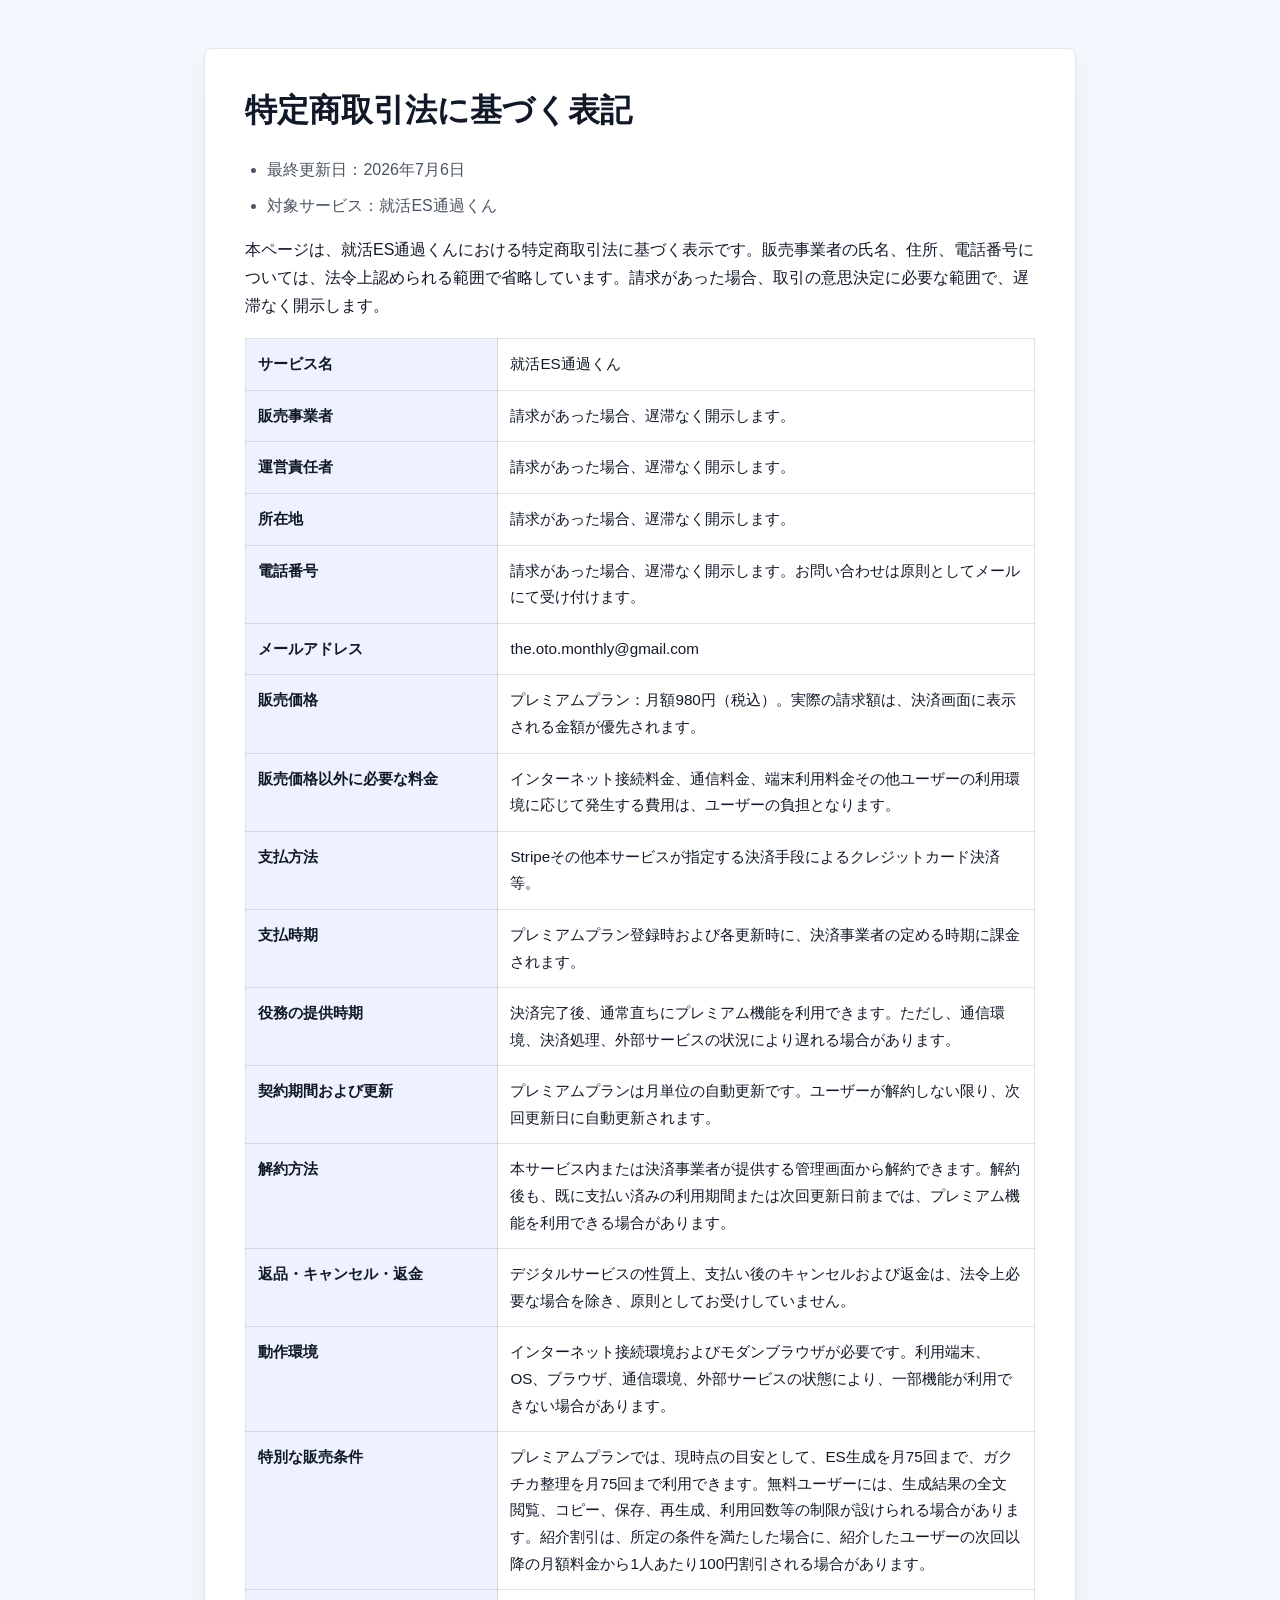
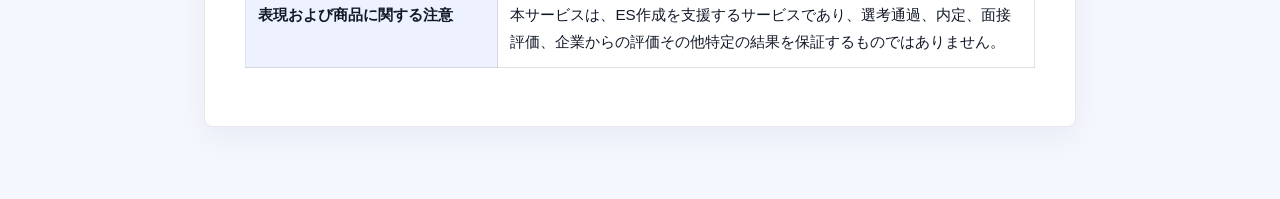
==== docs/apps/es-tsuka-kun/commercial-transaction/index.html @ 6b02d4c2 "Add legal pages for ES service" ====
<!DOCTYPE html>
<html lang="ja">
<head>
  <meta charset="utf-8" />
  <meta name="viewport" content="width=device-width, initial-scale=1" />
  <title>就活ES通過くん 特定商取引法に基づく表記</title>
  <link rel="stylesheet" href="../legal.css" />
</head>
<body>
<main>
  <h1>特定商取引法に基づく表記</h1>
  <ul class="meta">
    <li>最終更新日：2026年7月6日</li>
    <li>対象サービス：就活ES通過くん</li>
  </ul>

  <p>本ページは、就活ES通過くんにおける特定商取引法に基づく表示です。販売事業者の氏名、住所、電話番号については、法令上認められる範囲で省略しています。請求があった場合、取引の意思決定に必要な範囲で、遅滞なく開示します。</p>

  <table>
    <tbody>
      <tr>
        <th>サービス名</th>
        <td>就活ES通過くん</td>
      </tr>
      <tr>
        <th>販売事業者</th>
        <td>請求があった場合、遅滞なく開示します。</td>
      </tr>
      <tr>
        <th>運営責任者</th>
        <td>請求があった場合、遅滞なく開示します。</td>
      </tr>
      <tr>
        <th>所在地</th>
        <td>請求があった場合、遅滞なく開示します。</td>
      </tr>
      <tr>
        <th>電話番号</th>
        <td>請求があった場合、遅滞なく開示します。お問い合わせは原則としてメールにて受け付けます。</td>
      </tr>
      <tr>
        <th>メールアドレス</th>
        <td>the.oto.monthly@gmail.com</td>
      </tr>
      <tr>
        <th>販売価格</th>
        <td>プレミアムプラン：月額980円（税込）。実際の請求額は、決済画面に表示される金額が優先されます。</td>
      </tr>
      <tr>
        <th>販売価格以外に必要な料金</th>
        <td>インターネット接続料金、通信料金、端末利用料金その他ユーザーの利用環境に応じて発生する費用は、ユーザーの負担となります。</td>
      </tr>
      <tr>
        <th>支払方法</th>
        <td>Stripeその他本サービスが指定する決済手段によるクレジットカード決済等。</td>
      </tr>
      <tr>
        <th>支払時期</th>
        <td>プレミアムプラン登録時および各更新時に、決済事業者の定める時期に課金されます。</td>
      </tr>
      <tr>
        <th>役務の提供時期</th>
        <td>決済完了後、通常直ちにプレミアム機能を利用できます。ただし、通信環境、決済処理、外部サービスの状況により遅れる場合があります。</td>
      </tr>
      <tr>
        <th>契約期間および更新</th>
        <td>プレミアムプランは月単位の自動更新です。ユーザーが解約しない限り、次回更新日に自動更新されます。</td>
      </tr>
      <tr>
        <th>解約方法</th>
        <td>本サービス内または決済事業者が提供する管理画面から解約できます。解約後も、既に支払い済みの利用期間または次回更新日前までは、プレミアム機能を利用できる場合があります。</td>
      </tr>
      <tr>
        <th>返品・キャンセル・返金</th>
        <td>デジタルサービスの性質上、支払い後のキャンセルおよび返金は、法令上必要な場合を除き、原則としてお受けしていません。</td>
      </tr>
      <tr>
        <th>動作環境</th>
        <td>インターネット接続環境およびモダンブラウザが必要です。利用端末、OS、ブラウザ、通信環境、外部サービスの状態により、一部機能が利用できない場合があります。</td>
      </tr>
      <tr>
        <th>特別な販売条件</th>
        <td>プレミアムプランでは、現時点の目安として、ES生成を月75回まで、ガクチカ整理を月75回まで利用できます。無料ユーザーには、生成結果の全文閲覧、コピー、保存、再生成、利用回数等の制限が設けられる場合があります。紹介割引は、所定の条件を満たした場合に、紹介したユーザーの次回以降の月額料金から1人あたり100円割引される場合があります。</td>
      </tr>
      <tr>
        <th>表現および商品に関する注意</th>
        <td>本サービスは、ES作成を支援するサービスであり、選考通過、内定、面接評価、企業からの評価その他特定の結果を保証するものではありません。</td>
      </tr>
    </tbody>
  </table>
</main>
</body>
</html>
---- docs/apps/es-tsuka-kun/legal.css ----
*,
*::before,
*::after {
  box-sizing: border-box;
}

html {
  width: 100%;
  max-width: 100%;
  overflow-x: hidden;
  color: #111827;
  background: #f5f7ff;
  font-family: -apple-system, BlinkMacSystemFont, "Hiragino Sans", "Yu Gothic", "YuGothic", "Noto Sans JP", sans-serif;
  line-height: 1.75;
}

body {
  width: 100%;
  max-width: 920px;
  overflow-x: hidden;
  margin: 0 auto;
  padding: 48px 24px 72px;
  color: #111827;
}

main {
  background: #ffffff;
  border: 1px solid rgba(17, 24, 39, 0.10);
  border-radius: 8px;
  padding: 40px;
  box-shadow: 0 12px 32px rgba(17, 24, 39, 0.05);
}

h1,
h2,
h3 {
  line-height: 1.35;
}

h1 {
  margin: 0 0 24px;
  font-size: 2rem;
}

h2 {
  margin-top: 40px;
  padding-top: 24px;
  border-top: 1px solid rgba(17, 24, 39, 0.10);
  font-size: 1.35rem;
}

h3 {
  margin-top: 28px;
  font-size: 1.1rem;
}

p {
  margin: 16px 0;
}

ul {
  padding-left: 1.4rem;
}

li {
  margin: 8px 0;
}

a {
  color: #175cff;
}

table {
  width: 100%;
  border-collapse: collapse;
  margin: 18px 0;
  font-size: 0.95rem;
}

th,
td {
  border: 1px solid rgba(17, 24, 39, 0.12);
  padding: 12px;
  vertical-align: top;
  text-align: left;
}

th {
  width: 32%;
  background: #eef2ff;
  font-weight: 700;
}

p,
li,
td {
  overflow-wrap: anywhere;
  word-break: normal;
}

.meta {
  color: #4b5563;
}

@media (max-width: 640px) {
  body {
    padding: 24px 14px 48px;
  }

  main {
    padding: 24px 18px;
  }

  h1 {
    font-size: 1.6rem;
  }

  table,
  tbody,
  tr,
  th,
  td {
    display: block;
    width: 100%;
  }

  th {
    border-bottom: 0;
  }
}
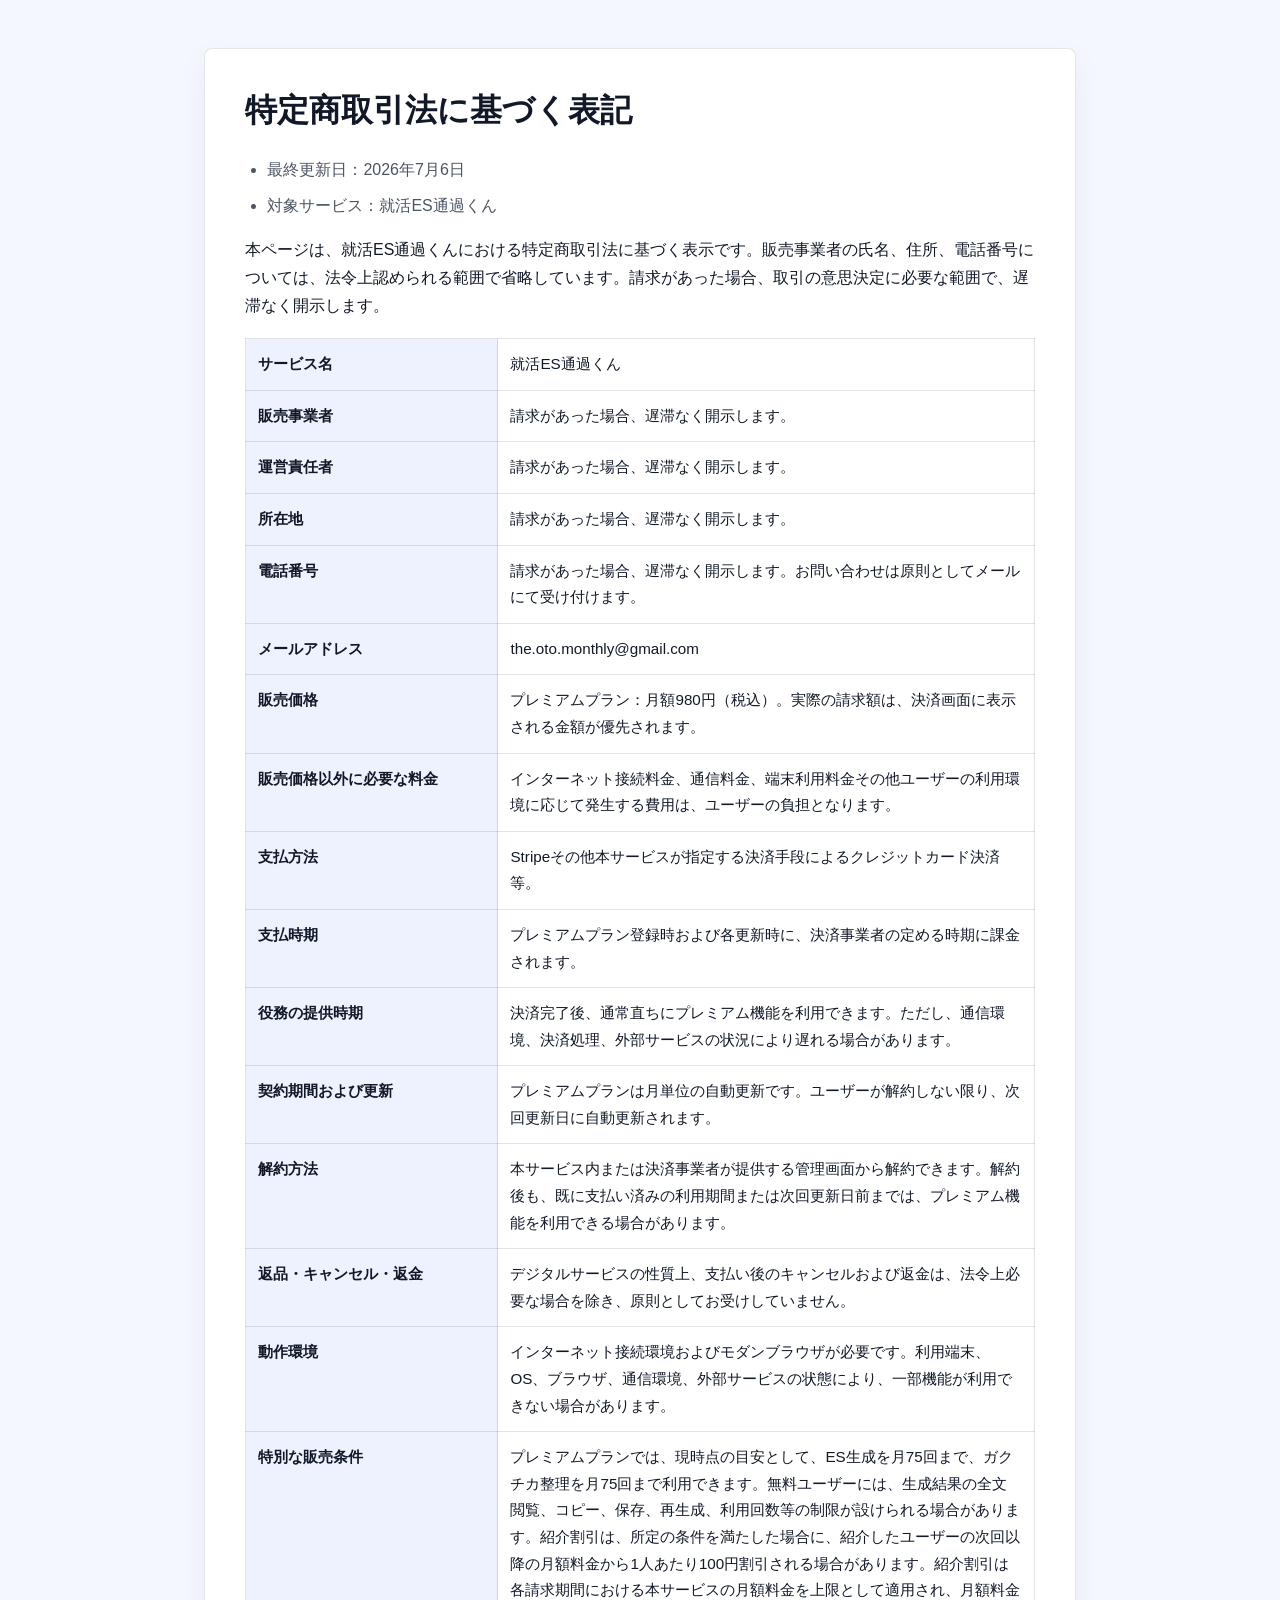
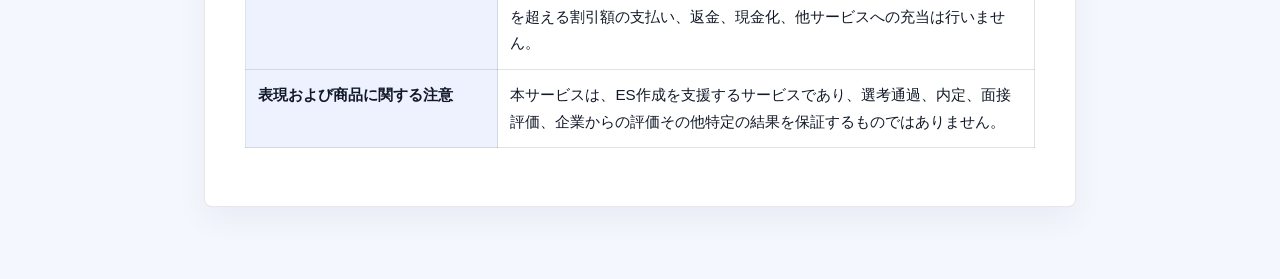
==== commit 83317b77: "Clarify referral discount cap" ====
--- a/docs/apps/es-tsuka-kun/commercial-transaction/index.html
+++ b/docs/apps/es-tsuka-kun/commercial-transaction/index.html
@@ -80,7 +80,7 @@
       </tr>
       <tr>
         <th>特別な販売条件</th>
-        <td>プレミアムプランでは、現時点の目安として、ES生成を月75回まで、ガクチカ整理を月75回まで利用できます。無料ユーザーには、生成結果の全文閲覧、コピー、保存、再生成、利用回数等の制限が設けられる場合があります。紹介割引は、所定の条件を満たした場合に、紹介したユーザーの次回以降の月額料金から1人あたり100円割引される場合があります。</td>
+        <td>プレミアムプランでは、現時点の目安として、ES生成を月75回まで、ガクチカ整理を月75回まで利用できます。無料ユーザーには、生成結果の全文閲覧、コピー、保存、再生成、利用回数等の制限が設けられる場合があります。紹介割引は、所定の条件を満たした場合に、紹介したユーザーの次回以降の月額料金から1人あたり100円割引される場合があります。紹介割引は各請求期間における本サービスの月額料金を上限として適用され、月額料金を超える割引額の支払い、返金、現金化、他サービスへの充当は行いません。</td>
       </tr>
       <tr>
         <th>表現および商品に関する注意</th>
